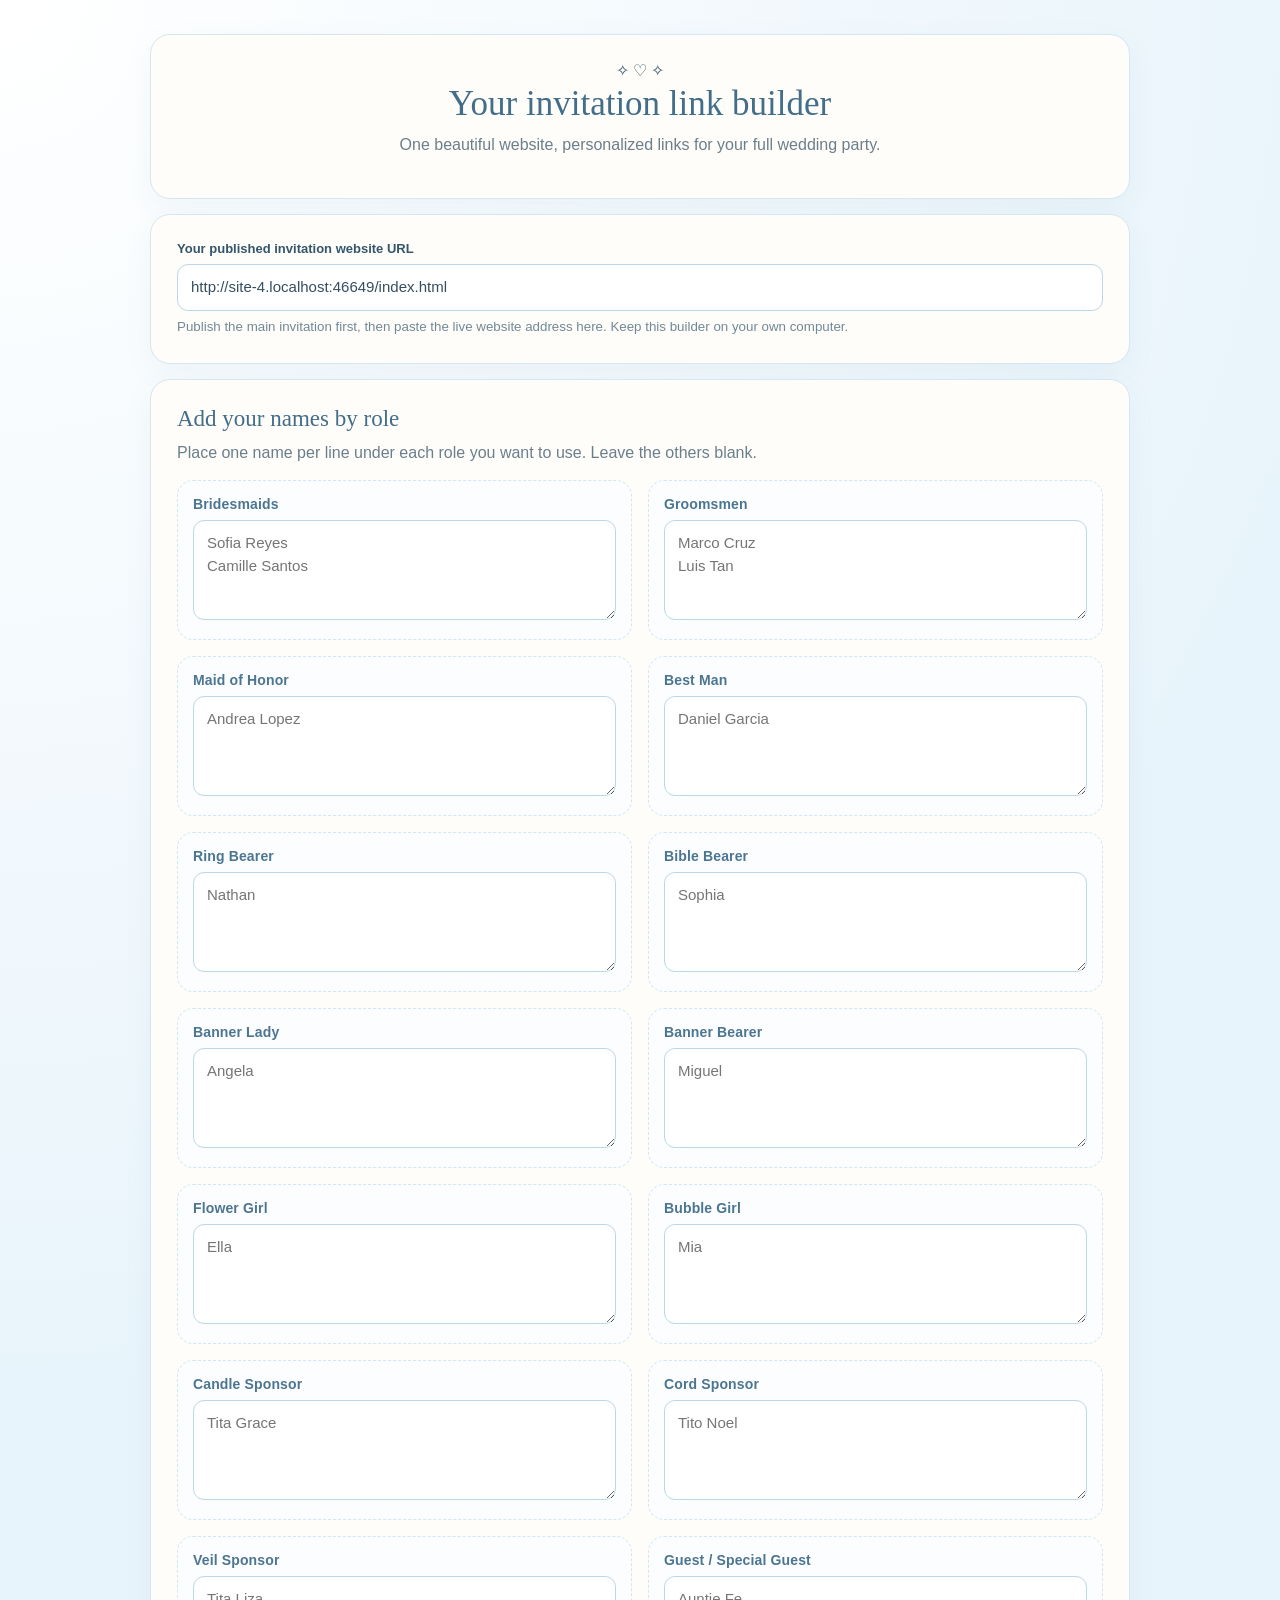
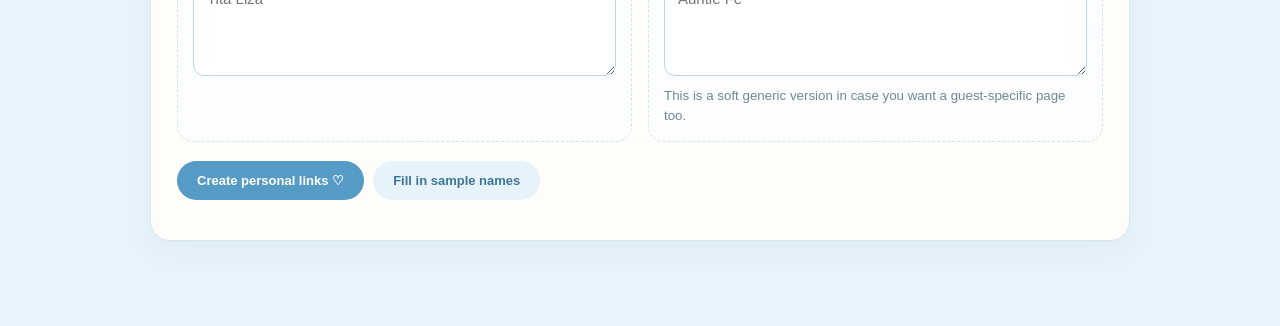
==== tools/invite-builder.html @ 640cceeb "init alfred" ====
<!doctype html>
<html lang="en">
<head>
<meta charset="utf-8"><meta name="viewport" content="width=device-width, initial-scale=1">
<title>Personal Invitation Link Builder | Alfred & Jessa</title>
<style>
:root { font-family: 'Segoe UI', Arial, sans-serif; color: #34566b; background: #e8f4fb; }
* { box-sizing: border-box; }
body { margin: 0; padding: 34px 17px 70px; background: radial-gradient(circle at top left,#fff,#e8f4fb 60%); min-height: 100vh; }
main { max-width: 980px; margin: auto; }
header, section { background: #fffdf9; border: 1px solid #d5e7f1; border-radius: 20px; padding: 26px; box-shadow: 0 10px 30px rgba(60,112,146,.06); margin-bottom: 15px; }
header { text-align: center; }
h1,h2 { font-family: Georgia,serif; font-weight: 400; color: #426e8a; }
h1 { font-size: 35px; margin: 4px 0 8px; } h2 { font-size: 23px; margin: 0 0 8px; }
p, li { line-height: 1.65; color: #6a7f8c; } p { margin: 6px 0 14px; }
label { display: block; font-weight: 650; margin: 0 0 8px; font-size: 13px; }
input,textarea { width:100%; font: 15px/1.5 'Segoe UI',Arial,sans-serif; border:1px solid #bcd7e7; border-radius: 11px; background: #fff; padding: 11px 13px; color:#344f61; }
textarea { height: 100px; resize: vertical; }
input:focus,textarea:focus { outline: 3px solid #b6dff4; border-color:#71add0; }
.grid { display:grid; grid-template-columns: repeat(2, minmax(0, 1fr)); gap: 16px; }
small { display:block; line-height:1.5; color:#708997; margin:6px 0 0; }
button { appearance:none; border:0; border-radius:100px; cursor:pointer; padding:12px 20px; color:#fff; background:#559bc5; font:650 13px 'Segoe UI',Arial,sans-serif; }
button:hover { background:#397da6; } button:focus-visible { outline: 3px solid #2f6486; outline-offset: 3px; }
button.secondary { color:#3e7597; background:#e7f3fa; }
.buttons { display:flex; gap: 9px; flex-wrap: wrap; margin-top: 19px; }
#status { font-weight:600; color:#a44848; margin-top:10px; }
#output { display:none; }
#results { display:grid; gap:9px; }
.result { border:1px solid #d7eaf3; border-radius:12px; background:#f8fcfe; padding:12px 15px; display:flex; flex-wrap:wrap; align-items:center; gap:10px; }
.result .summary { min-width:160px; flex:1; } .result b { display:block; margin-bottom:4px; } .result span { color:#7d95a3; font-size:12px; }
.result input { flex: 3; min-width: 230px; font-size: 12px; background:white; }
.result button { padding:10px 14px; }
.role-card { padding: 15px; border: 1px dashed #d3e7f1; border-radius: 16px; background: #fbfdff; }
.role-card h3 { margin: 0 0 8px; font: 600 14px 'Segoe UI', Arial, sans-serif; color: #4c7591; letter-spacing: .01em; }
#output h2 {margin-bottom:4px;} #count {font-size:13px; color:#6d8899;}
@media(max-width:700px) { .grid {grid-template-columns:1fr;} header,section{padding:20px;} h1{font-size:30px;} .result input{min-width:100%;} }
</style>
</head>
<body><main>
<header><div aria-hidden="true">✧ ♡ ✧</div><h1>Your invitation link builder</h1><p>One beautiful website, personalized links for your full wedding party.</p></header>
<section>
<label for="site-url">Your published invitation website URL</label>
<input id="site-url" type="url" placeholder="https://your-wedding-site.netlify.app/" autocomplete="url" required>
<small>Publish the main invitation first, then paste the live website address here. Keep this builder on your own computer.</small>
</section>
<section>
<h2>Add your names by role</h2>
<p>Place one name per line under each role you want to use. Leave the others blank.</p>
<div class="grid">
  <div class="role-card"><h3>Bridesmaids</h3><textarea id="bridesmaids" placeholder="Sofia Reyes&#10;Camille Santos"></textarea></div>
  <div class="role-card"><h3>Groomsmen</h3><textarea id="groomsmen" placeholder="Marco Cruz&#10;Luis Tan"></textarea></div>
  <div class="role-card"><h3>Maid of Honor</h3><textarea id="maids" placeholder="Andrea Lopez"></textarea></div>
  <div class="role-card"><h3>Best Man</h3><textarea id="bestmen" placeholder="Daniel Garcia"></textarea></div>
  <div class="role-card"><h3>Ring Bearer</h3><textarea id="ringbearers" placeholder="Nathan"></textarea></div>
  <div class="role-card"><h3>Bible Bearer</h3><textarea id="biblebearers" placeholder="Sophia"></textarea></div>
  <div class="role-card"><h3>Banner Lady</h3><textarea id="bannerladies" placeholder="Angela"></textarea></div>
  <div class="role-card"><h3>Banner Bearer</h3><textarea id="bannerbearers" placeholder="Miguel"></textarea></div>
  <div class="role-card"><h3>Flower Girl</h3><textarea id="flowergirls" placeholder="Ella"></textarea></div>
  <div class="role-card"><h3>Bubble Girl</h3><textarea id="bubblegirls" placeholder="Mia"></textarea></div>
  <div class="role-card"><h3>Candle Sponsor</h3><textarea id="candles" placeholder="Tita Grace"></textarea></div>
  <div class="role-card"><h3>Cord Sponsor</h3><textarea id="cords" placeholder="Tito Noel"></textarea></div>
  <div class="role-card"><h3>Veil Sponsor</h3><textarea id="veils" placeholder="Tita Liza"></textarea></div>
  <div class="role-card"><h3>Guest / Special Guest</h3><textarea id="guests" placeholder="Auntie Fe"></textarea><small>This is a soft generic version in case you want a guest-specific page too.</small></div>
</div>
<div class="buttons"><button type="button" id="generate">Create personal links ♡</button><button type="button" class="secondary" id="demo">Fill in sample names</button></div>
<p id="status" role="status" aria-live="polite"></p>
</section>
<section id="output" aria-live="polite"><h2>Ready to send</h2><p id="count"></p><div id="results"></div><div class="buttons"><button type="button" id="download">Download all links as CSV</button><button type="button" class="secondary" id="copy-all">Copy all links</button></div><p><small>Send each person only their own link. Names appear in the link, so avoid sharing the full list publicly.</small></p></section>
</main>
<script>
(() => {
 const $=id=>document.getElementById(id);
 const roleInputs=[['bridesmaids','bridesmaid','Bridesmaid'],['groomsmen','groomsman','Groomsman'],['maids','maid-of-honor','Maid of honor'],['bestmen','best-man','Best man'],['ringbearers','ring-bearer','Ring bearer'],['biblebearers','bible-bearer','Bible bearer'],['bannerladies','banner-lady','Banner lady'],['bannerbearers','banner-bearer','Banner bearer'],['flowergirls','flower-girl','Flower girl'],['bubblegirls','bubble-girl','Bubble girl'],['candles','candle-sponsor','Candle sponsor'],['cords','cord-sponsor','Cord sponsor'],['veils','veil-sponsor','Veil sponsor'],['guests','guest','Special guest']];
 let rows=[];
 const nameList=id=>$(id).value.split(/\r?\n/).map(s=>s.trim()).filter(Boolean);
 const status=(message)=>{$('status').textContent=message;};
 async function copyText(value) {
   if(navigator.clipboard?.writeText) { try {await navigator.clipboard.writeText(value); return true;} catch(_){} }
   const t=document.createElement('textarea'); t.value=value; t.style.position='fixed'; t.style.opacity='0'; document.body.appendChild(t); t.select();
   let ok=false; try {ok=document.execCommand('copy');} catch(_){} t.remove();return ok;
 }
 function generate() {
   let base;
   try {
     base=new URL($('site-url').value.trim());
     if (!['https:','http:'].includes(base.protocol)) throw Error('Invalid protocol');
     base.hash=''; base.search='';
     if(!base.pathname.endsWith('.html')) base.pathname=base.pathname.replace(/\/?$/,'/')+'index.html';
   } catch(_) {status('Please paste a valid published website URL, beginning with https:// or http://.');return;}
   const names=roleInputs.flatMap(([id,role,label])=>nameList(id).map(name=>({name,role,label})));
   if(!names.length) {status('Enter at least one name to create an invitation link.');return;}
   rows=names.map(({name,role,label})=>{ const url=new URL(base); url.searchParams.set('name',name); url.searchParams.set('role',role); return {name,role,label,url:url.toString()}; });
   const results=$('results');results.replaceChildren();
   rows.forEach(({name,label,url})=>{
      const row=document.createElement('div');row.className='result';
      const summary=document.createElement('div'); summary.className='summary';
      const n=document.createElement('b');n.textContent=name;
      const r=document.createElement('span');r.textContent=label;
      const link=document.createElement('input');link.type='text';link.readOnly=true;link.value=url;link.setAttribute('aria-label',`Invitation link for ${name}`);
      link.addEventListener('focus',()=>link.select());
      const button=document.createElement('button');button.type='button';button.textContent='Copy link';
      button.addEventListener('click',async()=>{if(await copyText(url)) {button.textContent='Copied!';}else{link.focus();link.select();button.textContent='Select & copy';}});
      summary.append(n,r);row.append(summary,link,button);results.appendChild(row);
   });
   $('count').textContent=`${rows.length} personalized invitation ${rows.length===1?'link':'links'} created. Each link opens the same wedding website.`;
   $('output').style.display='block';status('');$('output').scrollIntoView({behavior:'smooth',block:'start'});
 }
 $('generate').addEventListener('click',generate);
 $('demo').addEventListener('click',()=>{
   $('bridesmaids').value='Sofia Reyes\nCamille Santos';
   $('groomsmen').value='Marco Cruz\nLuis Tan';
   $('maids').value='Andrea Lopez';
   $('bestmen').value='Daniel Garcia';
   $('ringbearers').value='Nathan';
   $('biblebearers').value='Sophia';
   $('bannerladies').value='Angela';
   $('bannerbearers').value='Miguel';
   $('flowergirls').value='Ella';
   $('bubblegirls').value='Mia';
   $('candles').value='Tita Grace';
   $('cords').value='Tito Noel';
   $('veils').value='Tita Liza';
   $('guests').value='Auntie Fe';
   status('Example names added. Replace them with your own list.');
 });
 $('copy-all').addEventListener('click',async()=>{const ok=await copyText(rows.map(x=>`${x.name} (${x.label}): ${x.url}`).join('\n'));$('copy-all').textContent=ok?'Copied all links!':'Copy individual links above';});
 $('download').addEventListener('click',()=>{
   const csv=[['Name','Role','Personalized invitation link'],...rows.map(x=>[x.name,x.label,x.url])].map(cells=>cells.map(s=>'"'+String(s).replace(/"/g,'""')+'"').join(',')).join('\r\n');
   const blob=new Blob(['\uFEFF'+csv],{type:'text/csv;charset=utf-8'});
   const url=URL.createObjectURL(blob);const a=document.createElement('a');a.href=url;a.download='personalized-wedding-party-links.csv';a.click();setTimeout(()=>URL.revokeObjectURL(url),3000);
 });
 if(location.protocol==='http:'||location.protocol==='https:') $('site-url').value=new URL('../index.html',location.href).toString();
})();
</script>
</body>
</html>
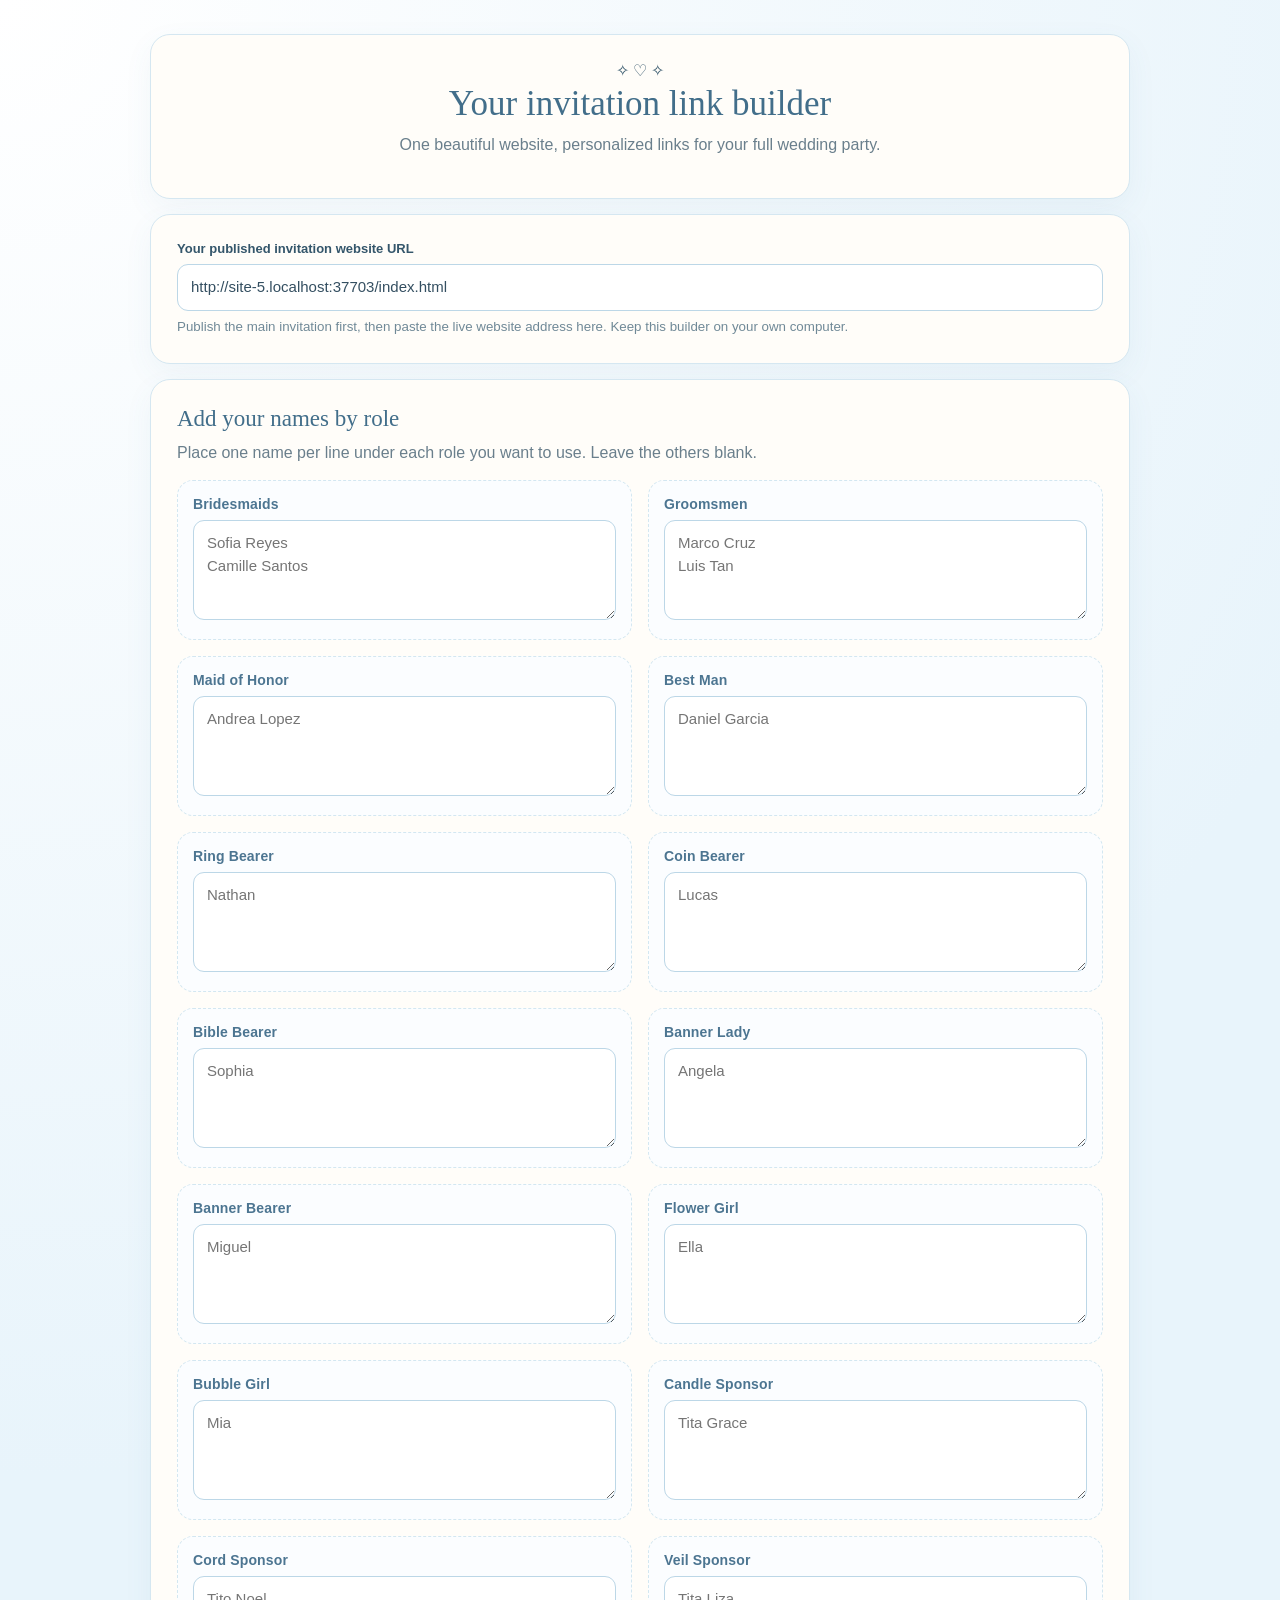
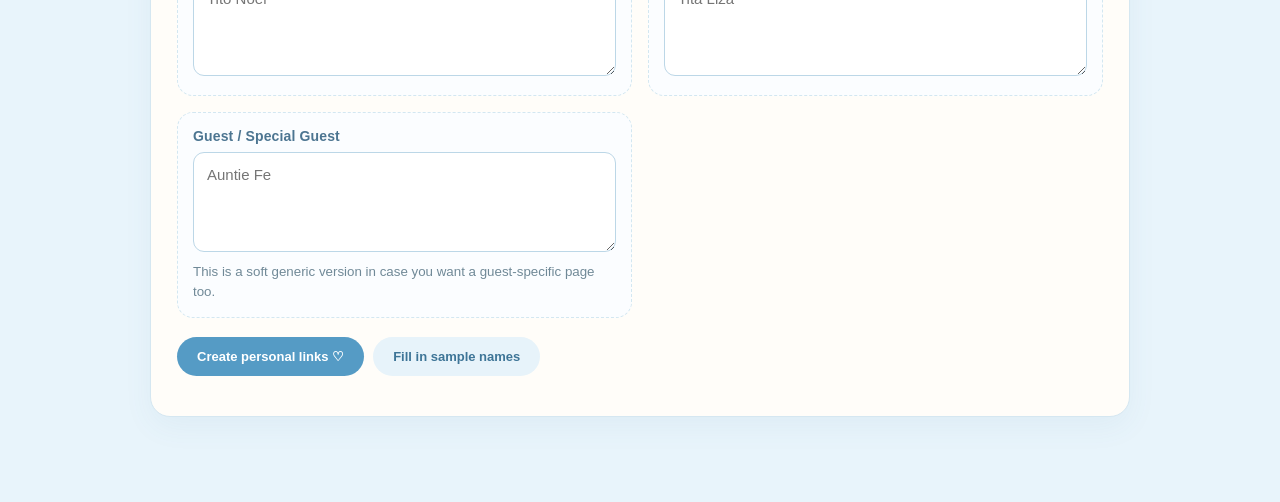
==== commit 45227099: "Add coin bearer" ====
--- a/tools/invite-builder.html
+++ b/tools/invite-builder.html
@@ -52,6 +52,7 @@
   <div class="role-card"><h3>Maid of Honor</h3><textarea id="maids" placeholder="Andrea Lopez"></textarea></div>
   <div class="role-card"><h3>Best Man</h3><textarea id="bestmen" placeholder="Daniel Garcia"></textarea></div>
   <div class="role-card"><h3>Ring Bearer</h3><textarea id="ringbearers" placeholder="Nathan"></textarea></div>
+  <div class="role-card"><h3>Coin Bearer</h3><textarea id="coinbearers" placeholder="Lucas"></textarea></div>
   <div class="role-card"><h3>Bible Bearer</h3><textarea id="biblebearers" placeholder="Sophia"></textarea></div>
   <div class="role-card"><h3>Banner Lady</h3><textarea id="bannerladies" placeholder="Angela"></textarea></div>
   <div class="role-card"><h3>Banner Bearer</h3><textarea id="bannerbearers" placeholder="Miguel"></textarea></div>
@@ -70,7 +71,28 @@
 <script>
 (() => {
  const $=id=>document.getElementById(id);
- const roleInputs=[['bridesmaids','bridesmaid','Bridesmaid'],['groomsmen','groomsman','Groomsman'],['maids','maid-of-honor','Maid of honor'],['bestmen','best-man','Best man'],['ringbearers','ring-bearer','Ring bearer'],['biblebearers','bible-bearer','Bible bearer'],['bannerladies','banner-lady','Banner lady'],['bannerbearers','banner-bearer','Banner bearer'],['flowergirls','flower-girl','Flower girl'],['bubblegirls','bubble-girl','Bubble girl'],['candles','candle-sponsor','Candle sponsor'],['cords','cord-sponsor','Cord sponsor'],['veils','veil-sponsor','Veil sponsor'],['guests','guest','Special guest']];
+ const roleInputs = [
+  ['bridesmaids', 'bridesmaid', 'Bridesmaid'],
+  ['groomsmen', 'groomsman', 'Groomsman'],
+  ['maids', 'maid-of-honor', 'Maid of honor'],
+  ['bestmen', 'best-man', 'Best man'],
+
+  ['ringbearers', 'ring-bearer', 'Ring bearer'],
+  ['coinbearers', 'coin-bearer', 'Coin bearer'],
+  ['biblebearers', 'bible-bearer', 'Bible bearer'],
+
+  ['bannerladies', 'banner-lady', 'Banner lady'],
+  ['bannerbearers', 'banner-bearer', 'Banner bearer'],
+
+  ['flowergirls', 'flower-girl', 'Flower girl'],
+  ['bubblegirls', 'bubble-girl', 'Bubble girl'],
+
+  ['candles', 'candle-sponsor', 'Candle sponsor'],
+  ['cords', 'cord-sponsor', 'Cord sponsor'],
+  ['veils', 'veil-sponsor', 'Veil sponsor'],
+
+  ['guests', 'guest', 'Special guest']
+];
  let rows=[];
  const nameList=id=>$(id).value.split(/\r?\n/).map(s=>s.trim()).filter(Boolean);
  const status=(message)=>{$('status').textContent=message;};
@@ -112,6 +134,7 @@
    $('maids').value='Andrea Lopez';
    $('bestmen').value='Daniel Garcia';
    $('ringbearers').value='Nathan';
+   $('coinbearers').value = 'Lucas';
    $('biblebearers').value='Sophia';
    $('bannerladies').value='Angela';
    $('bannerbearers').value='Miguel';
